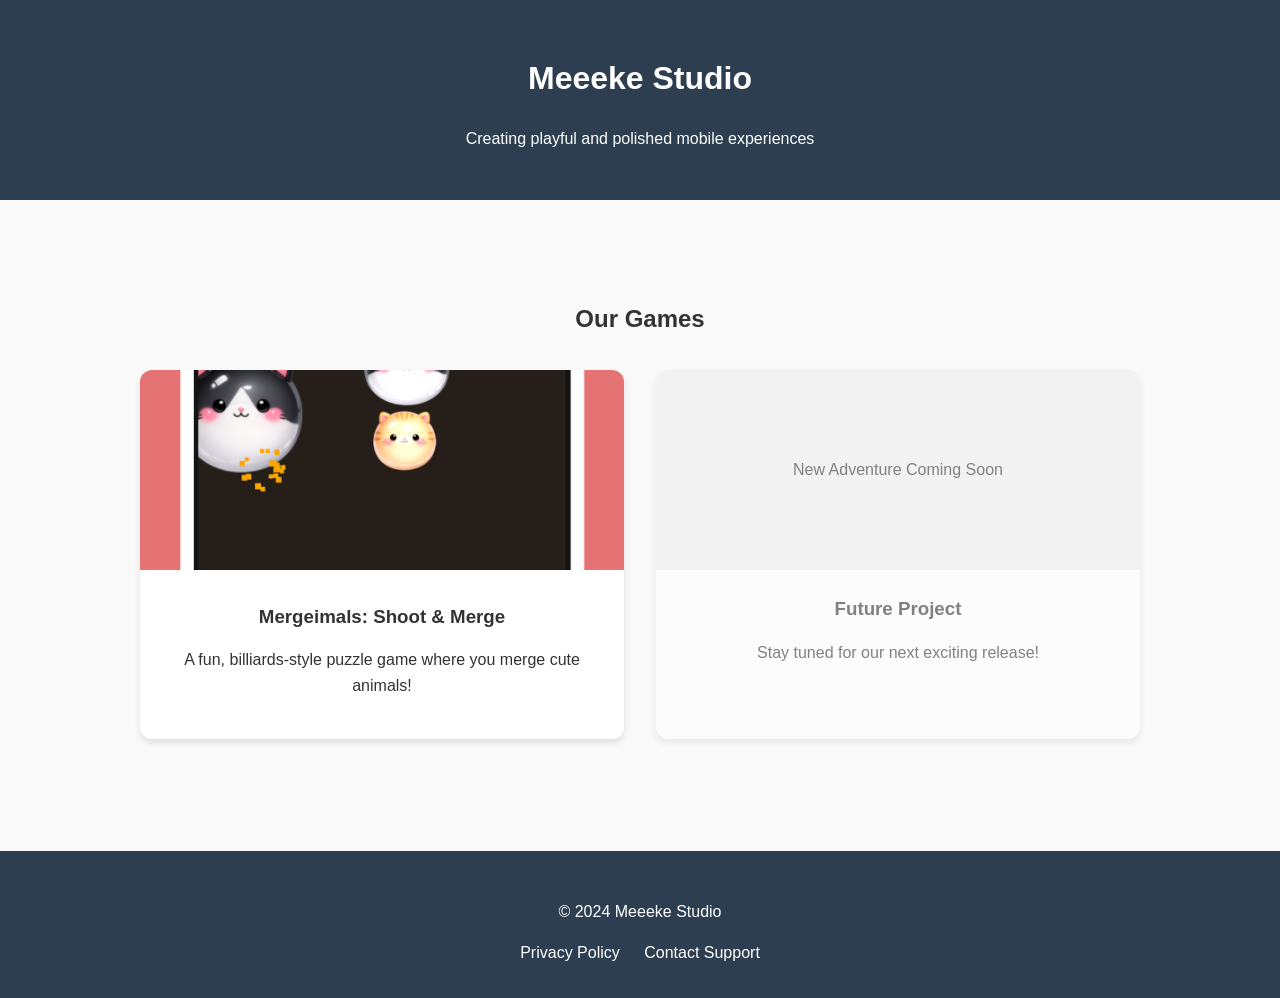
==== index.html @ 1669c6eb "initial commit" ====
<!DOCTYPE html>
<html lang="en">
<head>
    <meta charset="UTF-8">
    <meta name="viewport" content="width=device-width, initial-scale=1.0">
    <title>Meeeke Studio | Mobile Games</title>
    <link rel="stylesheet" href="css/style.css">
</head>
<body>
    <header>
        <h1>Meeeke Studio</h1>
        <p>Creating playful and polished mobile experiences</p>
    </header>

    <div class="container">
        <section class="hero">
            <h2>Our Games</h2>
            <div class="app-grid">
                <!-- Mergeimals Card -->
                <a href="apps/mergeimals/index.html" class="app-card">
                    <img src="images/final_1_red.png" alt="Mergeimals">
                    <div class="app-card-content">
                        <h3>Mergeimals: Shoot & Merge</h3>
                        <p>A fun, billiards-style puzzle game where you merge cute animals!</p>
                    </div>
                </a>

                <!-- Placeholder for future games -->
                <div class="app-card" style="opacity: 0.6; cursor: default;">
                    <div style="height: 200px; background: #eee; display: flex; align-items: center; justify-content: center;">
                        <span>New Adventure Coming Soon</span>
                    </div>
                    <div class="app-card-content">
                        <h3>Future Project</h3>
                        <p>Stay tuned for our next exciting release!</p>
                    </div>
                </div>
            </div>
        </section>
    </div>

    <footer>
        <p>&copy; 2024 Meeeke Studio</p>
        <div class="nav-links">
            <a href="privacy/index.html">Privacy Policy</a>
            <a href="mailto:meeekestudio@gmail.com">Contact Support</a>
        </div>
    </footer>
</body>
</html>
---- css/style.css ----
:root {
    --primary-color: #4a90e2;
    --accent-color: #f39c12;
    --text-color: #333;
    --bg-color: #f9f9f9;
    --card-bg: #fff;
}

body {
    font-family: 'Segoe UI', Tahoma, Geneva, Verdana, sans-serif;
    line-height: 1.6;
    color: var(--text-color);
    background-color: var(--bg-color);
    margin: 0;
    padding: 0;
}

header {
    background: #2c3e50;
    color: #fff;
    padding: 2rem 1rem;
    text-align: center;
}

.container {
    max-width: 1000px;
    margin: 2rem auto;
    padding: 0 1rem;
}

.hero {
    text-align: center;
    padding: 3rem 0;
}

.app-grid {
    display: grid;
    grid-template-columns: repeat(auto-fit, minmax(300px, 1fr));
    gap: 2rem;
    margin-top: 2rem;
}

.app-card {
    background: var(--card-bg);
    border-radius: 12px;
    box-shadow: 0 4px 6px rgba(0,0,0,0.1);
    overflow: hidden;
    transition: transform 0.3s ease;
    text-decoration: none;
    color: inherit;
}

.app-card:hover {
    transform: translateY(-5px);
}

.app-card img {
    width: 100%;
    height: 200px;
    object-fit: cover;
}

.app-card-content {
    padding: 1.5rem;
}

.app-card h3 {
    margin: 0 0 0.5rem 0;
}

footer {
    text-align: center;
    padding: 2rem;
    background: #2c3e50;
    color: #fff;
    margin-top: 4rem;
}

.nav-links {
    margin-top: 1rem;
}

.nav-links a {
    color: #fff;
    margin: 0 10px;
    text-decoration: none;
}

.privacy-section {
    background: white;
    padding: 2rem;
    border-radius: 8px;
}
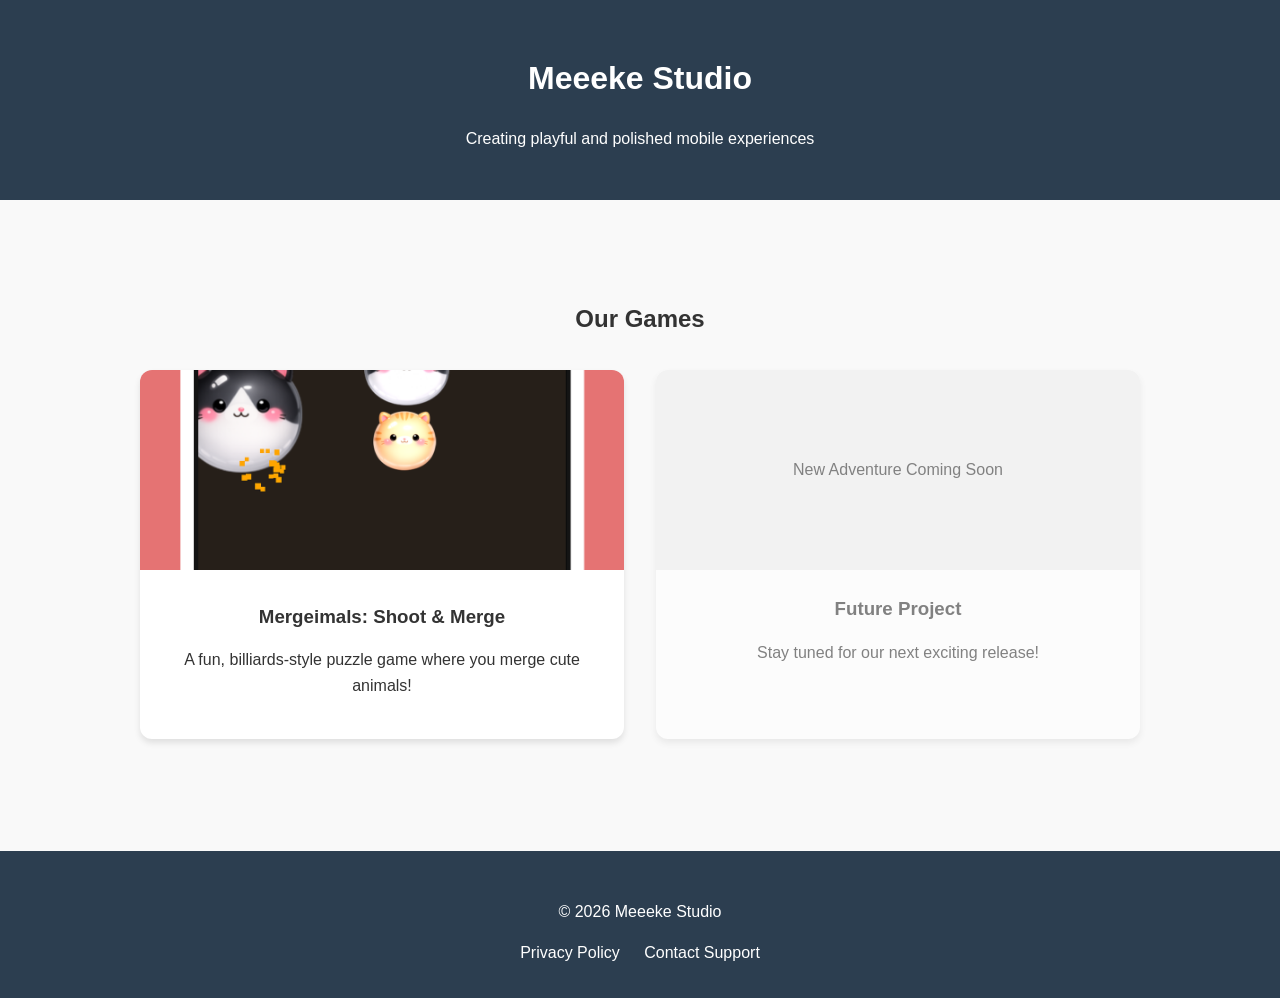
==== commit 771052ba: "update hardcode to variable" ====
--- a/index.html
+++ b/index.html
@@ -5,6 +5,7 @@
     <meta name="viewport" content="width=device-width, initial-scale=1.0">
     <title>Meeeke Studio | Mobile Games</title>
     <link rel="stylesheet" href="css/style.css">
+    <script src="js/config.js"></script>
 </head>
 <body>
     <header>
@@ -40,10 +41,10 @@
     </div>
 
     <footer>
-        <p>&copy; 2024 Meeeke Studio</p>
+        <p>&copy; <span class="current-year">2024</span> Meeeke Studio</p>
         <div class="nav-links">
             <a href="privacy/index.html">Privacy Policy</a>
-            <a href="mailto:meeekestudio@gmail.com">Contact Support</a>
+            <a href="mailto:meeekestudio@gmail.com" class="contact-email">Contact Support</a>
         </div>
     </footer>
 </body>
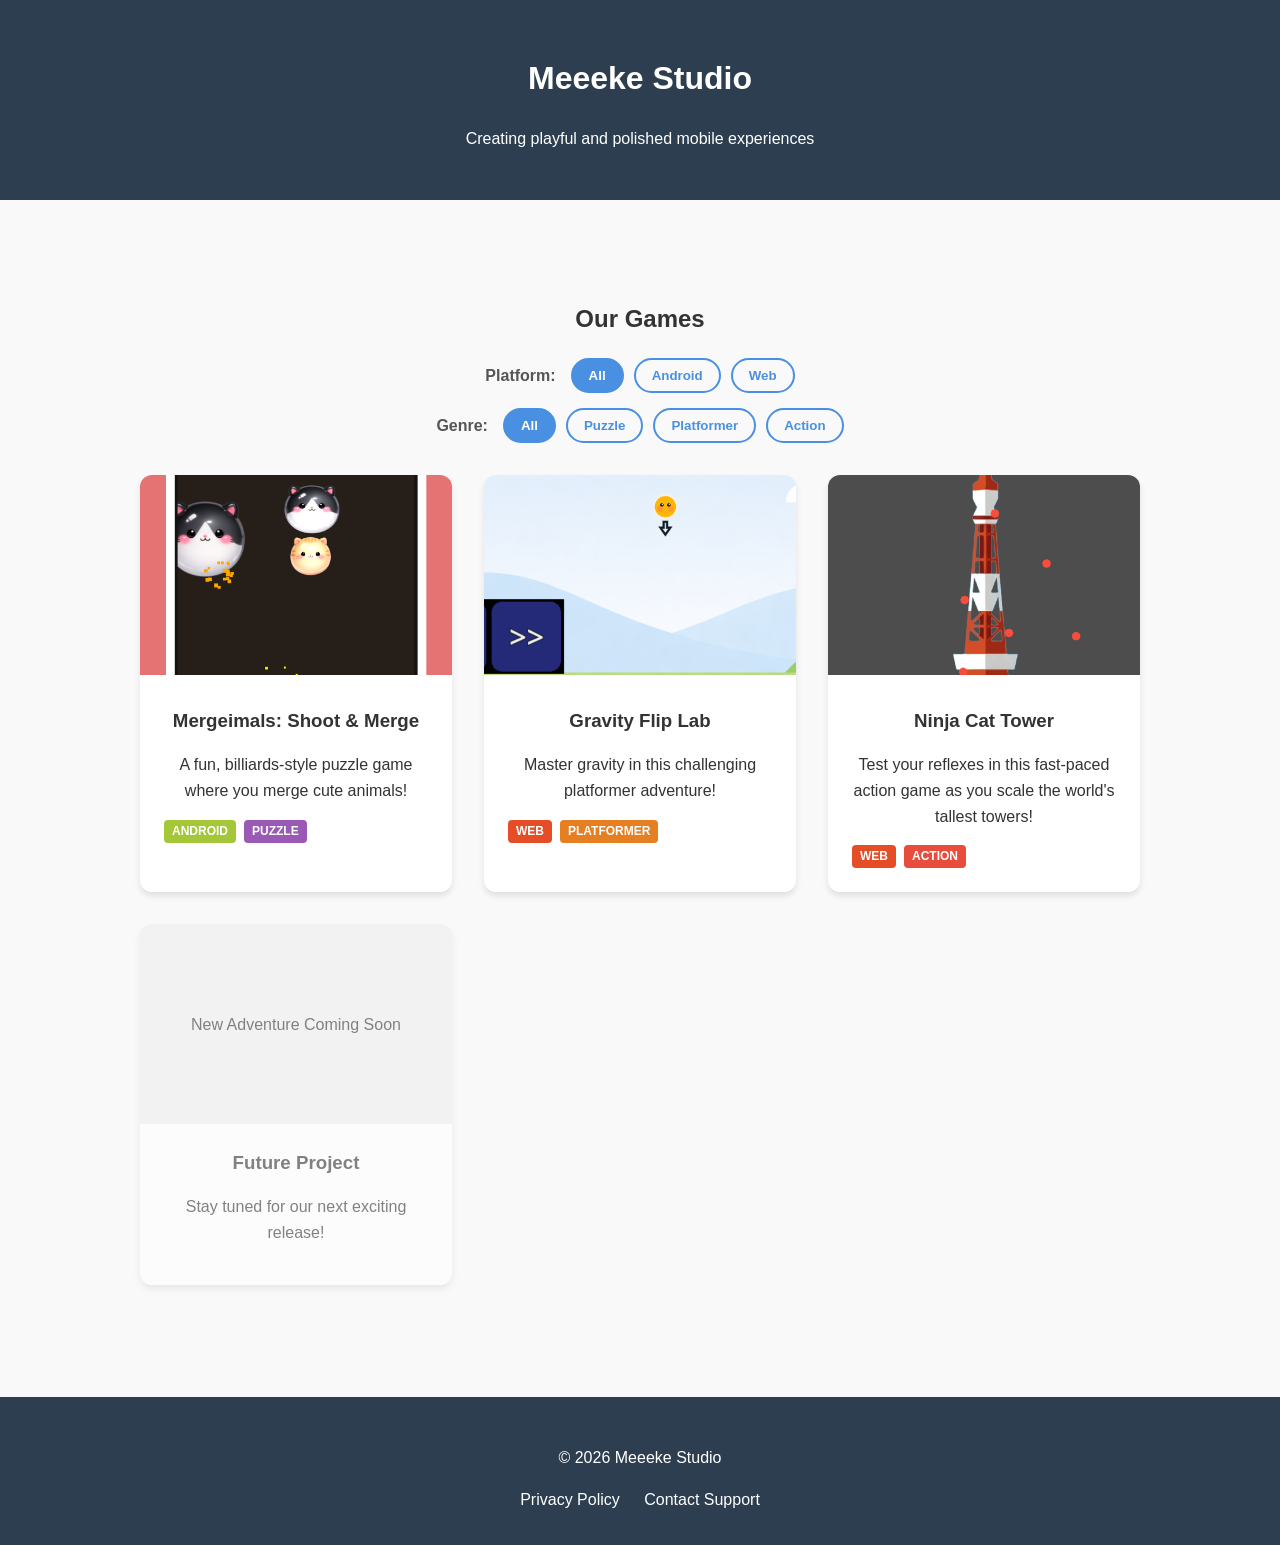
==== commit 429a300a: "feat: implement dual-filter system, rename Climbing to Ninja Cat Tower, and centralize app names in " ====
--- a/index.html
+++ b/index.html
@@ -16,18 +16,65 @@
     <div class="container">
         <section class="hero">
             <h2>Our Games</h2>
+            
+            <div class="filters">
+                <div class="filter-group" id="platform-filters">
+                    <span class="filter-label">Platform:</span>
+                    <button class="filter-btn active" data-platform="all">All</button>
+                    <button class="filter-btn" data-platform="android">Android</button>
+                    <button class="filter-btn" data-platform="web">Web</button>
+                </div>
+                <div class="filter-group" id="genre-filters">
+                    <span class="filter-label">Genre:</span>
+                    <button class="filter-btn active" data-genre="all">All</button>
+                    <button class="filter-btn" data-genre="puzzle">Puzzle</button>
+                    <button class="filter-btn" data-genre="platformer">Platformer</button>
+                    <button class="filter-btn" data-genre="action">Action</button>
+                </div>
+            </div>
+
             <div class="app-grid">
                 <!-- Mergeimals Card -->
-                <a href="apps/mergeimals/index.html" class="app-card">
-                    <img src="images/final_1_red.png" alt="Mergeimals">
+                <a href="apps/mergeimals/index.html" class="app-card" data-platform="android" data-genre="puzzle">
+                    <img src="images/mergeimals/promo01.png" alt="Mergeimals" data-app-name="mergeimals">
                     <div class="app-card-content">
-                        <h3>Mergeimals: Shoot & Merge</h3>
+                        <h3 data-app-name="mergeimals">Mergeimals: Shoot & Merge</h3>
                         <p>A fun, billiards-style puzzle game where you merge cute animals!</p>
+                        <div class="tags">
+                            <span class="tag android">Android</span>
+                            <span class="tag puzzle">Puzzle</span>
+                        </div>
+                    </div>
+                </a>
+
+                <!-- Gravity Flip Card -->
+                <a href="apps/gravityflip/index.html" class="app-card" data-platform="web" data-genre="platformer">
+                    <img src="images/gravityflip/promo01.png" alt="Gravity Flip" data-app-name="gravityflip">
+                    <div class="app-card-content">
+                        <h3 data-app-name="gravityflip">Gravity Flip</h3>
+                        <p>Master gravity in this challenging platformer adventure!</p>
+                        <div class="tags">
+                            <span class="tag web">Web</span>
+                            <span class="tag platformer">Platformer</span>
+                        </div>
+                    </div>
+                </a>
+
+                <!-- Ninja Cat Tower Card -->
+                <a href="apps/climbing/index.html" class="app-card" data-platform="web" data-genre="action">
+                    <img src="images/climbing/promo01.png" alt="Ninja Cat Tower" data-app-name="climbing">
+                    <div class="app-card-content">
+                        <h3 data-app-name="climbing">Ninja Cat Tower</h3>
+                        <p>Test your reflexes in this fast-paced action game as you scale the world's tallest towers!</p>
+                        <div class="tags">
+                            <span class="tag web">Web</span>
+                            <span class="tag action">Action</span>
+                        </div>
                     </div>
                 </a>
 
                 <!-- Placeholder for future games -->
-                <div class="app-card" style="opacity: 0.6; cursor: default;">
+                <div class="app-card" style="opacity: 0.6; cursor: default;" data-platform="" data-genre="">
                     <div style="height: 200px; background: #eee; display: flex; align-items: center; justify-content: center;">
                         <span>New Adventure Coming Soon</span>
                     </div>
@@ -47,5 +94,6 @@
             <a href="mailto:meeekestudio@gmail.com" class="contact-email">Contact Support</a>
         </div>
     </footer>
+    <script src="js/filters.js"></script>
 </body>
 </html>
--- a/css/style.css
+++ b/css/style.css
@@ -68,6 +68,73 @@
     margin: 0 0 0.5rem 0;
 }
 
+/* Filters */
+.filters {
+    display: flex;
+    flex-direction: column;
+    align-items: center;
+    gap: 15px;
+    margin-bottom: 2rem;
+}
+
+.filter-group {
+    display: flex;
+    justify-content: center;
+    align-items: center;
+    gap: 10px;
+    flex-wrap: wrap;
+}
+
+.filter-label {
+    font-weight: 600;
+    color: #555;
+    margin-right: 5px;
+}
+
+.filter-btn {
+    padding: 8px 16px;
+    border: 2px solid var(--primary-color);
+    background: transparent;
+    color: var(--primary-color);
+    border-radius: 20px;
+    cursor: pointer;
+    font-weight: 600;
+    transition: all 0.3s ease;
+}
+
+.filter-btn:hover, .filter-btn.active {
+    background: var(--primary-color);
+    color: #fff;
+}
+
+/* Tags */
+.tags {
+    display: flex;
+    gap: 8px;
+    margin-top: 10px;
+    flex-wrap: wrap;
+}
+
+.tag {
+    font-size: 0.75rem;
+    padding: 2px 8px;
+    border-radius: 4px;
+    background: #eee;
+    color: #666;
+    text-transform: uppercase;
+    font-weight: bold;
+}
+
+.tag.android { background: #a4c639; color: #fff; }
+.tag.web { background: #e44d26; color: #fff; }
+.tag.puzzle { background: #9b59b6; color: #fff; }
+.tag.platformer { background: #e67e22; color: #fff; }
+.tag.action { background: #e74c3c; color: #fff; }
+
+.app-card.hidden {
+    display: none;
+}
+
 footer {
     text-align: center;
     padding: 2rem;
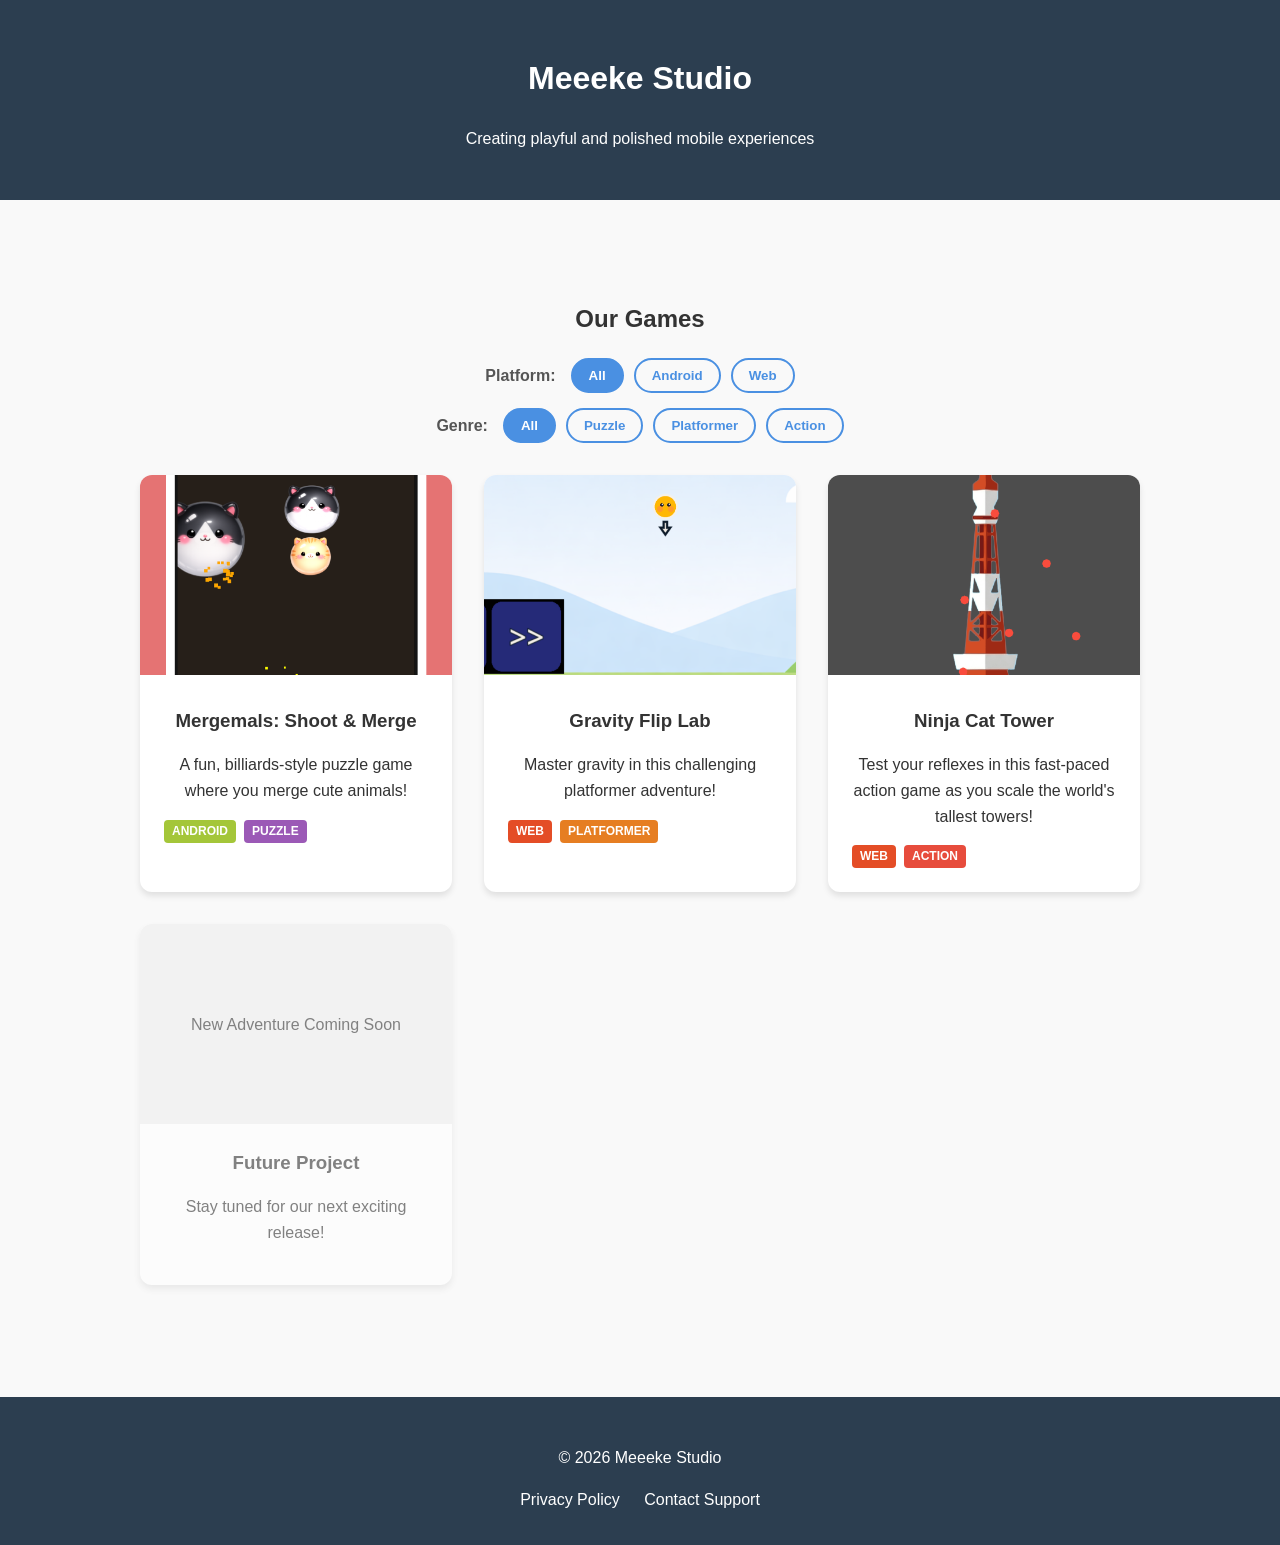
==== commit 9a0667cd: "chore: rename Mergeimals to Mergemals, update links to Itch.io, and add gameplay video" ====
--- a/index.html
+++ b/index.html
@@ -34,11 +34,11 @@
             </div>
 
             <div class="app-grid">
-                <!-- Mergeimals Card -->
-                <a href="apps/mergeimals/index.html" class="app-card" data-platform="android" data-genre="puzzle">
-                    <img src="images/mergeimals/promo01.png" alt="Mergeimals" data-app-name="mergeimals">
+                <!-- Mergemals Card -->
+                <a href="apps/mergemals/index.html" class="app-card" data-platform="android" data-genre="puzzle">
+                    <img src="images/mergemals/promo01.png" alt="Mergemals" data-app-name="mergemals">
                     <div class="app-card-content">
-                        <h3 data-app-name="mergeimals">Mergeimals: Shoot & Merge</h3>
+                        <h3 data-app-name="mergemals">Mergemals: Shoot & Merge</h3>
                         <p>A fun, billiards-style puzzle game where you merge cute animals!</p>
                         <div class="tags">
                             <span class="tag android">Android</span>
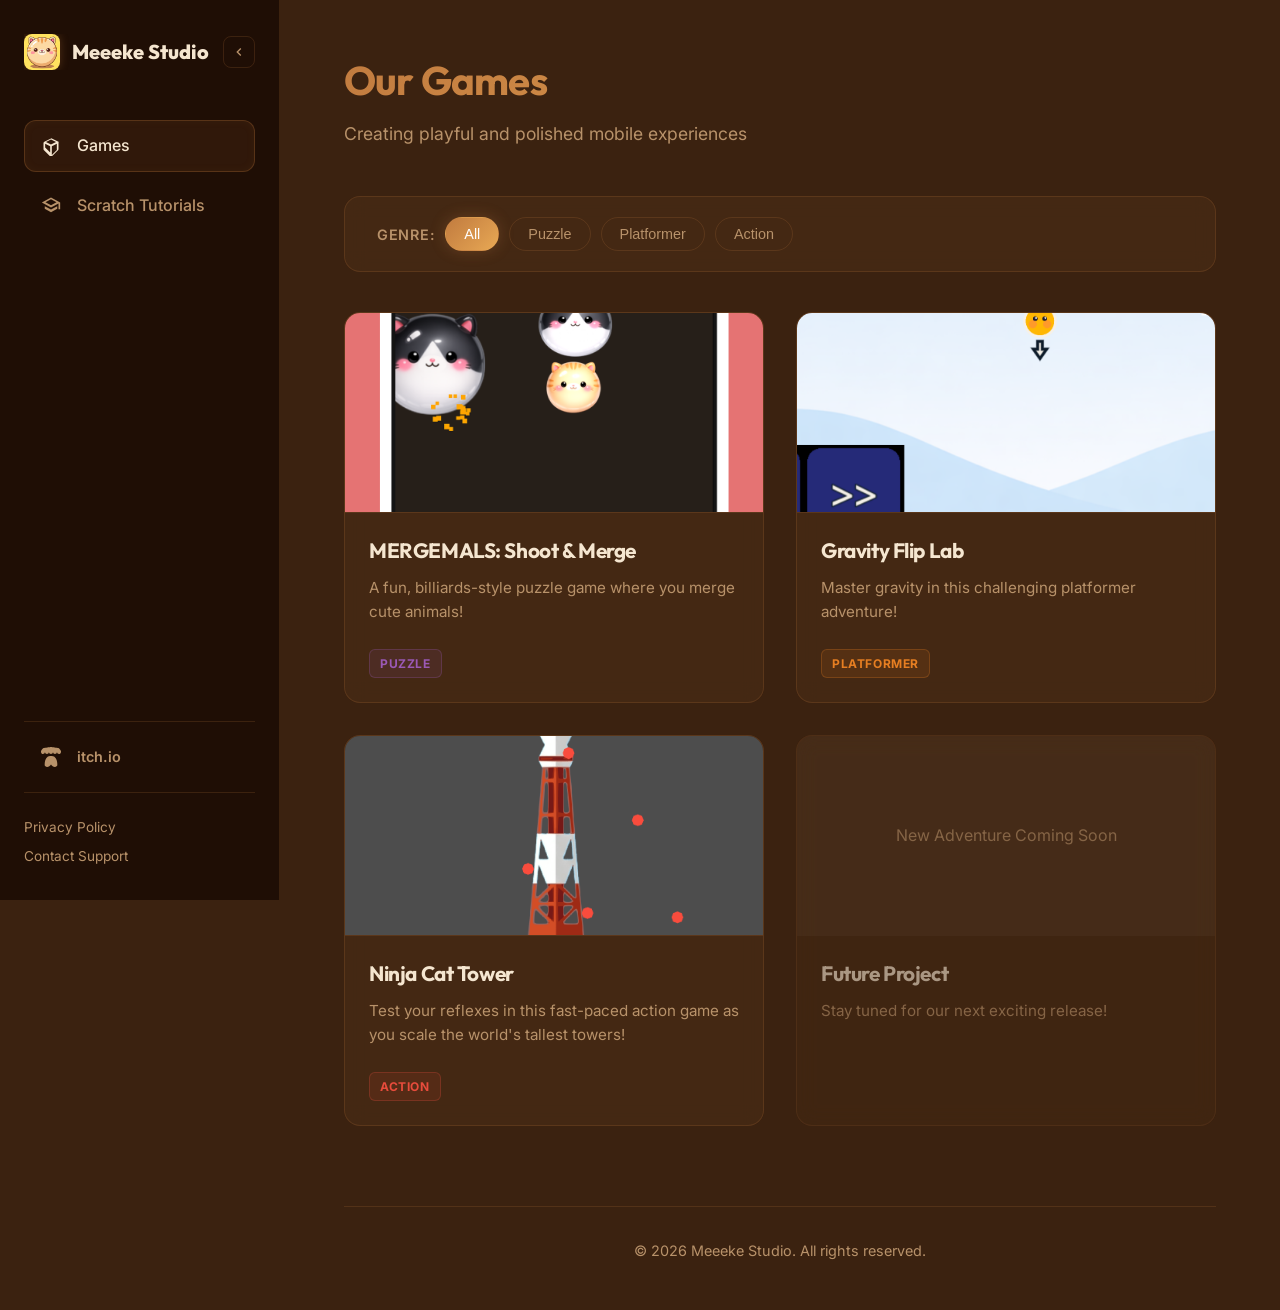
==== commit b97fe841: "Update site: MERGEMALS rename, tutorial filters (Easy/Middle/Hard), coffee theme, itch.io sidebar li" ====
--- a/index.html
+++ b/index.html
@@ -3,97 +3,257 @@
 <head>
     <meta charset="UTF-8">
     <meta name="viewport" content="width=device-width, initial-scale=1.0">
-    <title>Meeeke Studio | Mobile Games</title>
+    <meta name="description" content="Meeeke Studio portfolio of playful, polished mobile games and interactive Scratch game development tutorials.">
+    <title>Meeeke Studio | Games & Tutorials</title>
     <link rel="stylesheet" href="css/style.css">
     <script src="js/config.js"></script>
 </head>
 <body>
-    <header>
-        <h1>Meeeke Studio</h1>
-        <p>Creating playful and polished mobile experiences</p>
-    </header>
-
-    <div class="container">
-        <section class="hero">
-            <h2>Our Games</h2>
+    <div class="app-layout">
+        <!-- Sidebar Navigation -->
+        <nav class="sidebar" id="app-sidebar">
+            <div class="sidebar-header">
+                <a href="#" class="brand">
+                    <img src="icon.png" alt="Meeeke Studio Logo" class="brand-logo-img">
+                    <span class="brand-name">Meeeke Studio</span>
+                </a>
+                <button class="sidebar-toggle" id="sidebar-toggle" aria-label="Collapse Navigation Menu">
+                    <!-- Chevron Left SVG -->
+                    <svg viewBox="0 0 24 24" xmlns="http://www.w3.org/2000/svg">
+                        <path d="M15.41 7.41L14 6l-6 6 6 6 1.41-1.41L10.83 12z"/>
+                    </svg>
+                </button>
+            </div>
+
+            <div class="sidebar-nav">
+                <a class="nav-item active" id="nav-games" data-view="games-view">
+                    <!-- Games Icon -->
+                    <svg viewBox="0 0 24 24" xmlns="http://www.w3.org/2000/svg">
+                        <path d="M21.58 7.47c-.13-.25-.33-.46-.58-.58l-8-4a1.002 1.002 0 0 0-.99 0l-8 4c-.26.13-.46.33-.58.58A.996.996 0 0 0 3 8v8c0 .27.11.53.3.71l8 8c.18.18.43.29.7.29s.52-.11.71-.29l8-8c.18-.18.29-.44.29-.71V8c0-.2-.06-.39-.12-.53ZM12 4.14l6.03 3.01L12 10.16 5.97 7.15 12 4.14ZM5 9.4l6 3v7.3l-6-6V9.4Zm8 10.3v-7.3l6-3v7.3l-6 6Z"/>
+                    </svg>
+                    <span class="nav-item-text">Games</span>
+                </a>
+                <a class="nav-item" id="nav-tutorials" data-view="tutorials-view">
+                    <!-- Tutorials Icon -->
+                    <svg viewBox="0 0 24 24" xmlns="http://www.w3.org/2000/svg">
+                        <path d="M12 3L1 9l11 6 9-4.91V17h2V9L12 3Zm0 14.54l-7.5-4.09v3.18L12 20.73l7.5-4.09v-3.18L12 17.54ZM12 12.3 5.4 8.7 12 5.1l6.6 3.6-6.6 3.6Z"/>
+                    </svg>
+                    <span class="nav-item-text">Scratch Tutorials</span>
+                </a>
+            </div>
+
+            <!-- Social Links -->
+            <div class="sidebar-social">
+                <a href="https://meeeke.itch.io/" target="_blank" rel="noopener noreferrer" class="social-link-item" aria-label="Visit Meeeke Studio on itch.io">
+                    <!-- itch.io icon -->
+                    <svg viewBox="0 0 24 24" xmlns="http://www.w3.org/2000/svg">
+                        <path d="M3.13 1.338C2.08 1.96.02 4.328 0 4.95v1.03c0 1.303 1.22 2.45 2.325 2.45 1.33 0 2.436-1.102 2.436-2.41 0 1.308 1.07 2.41 2.4 2.41 1.328 0 2.362-1.102 2.362-2.41 0 1.308 1.104 2.41 2.432 2.41h.024c1.328 0 2.432-1.102 2.432-2.41 0 1.308 1.034 2.41 2.363 2.41 1.33 0 2.4-1.102 2.4-2.41 0 1.308 1.105 2.41 2.435 2.41C22.78 8.43 24 7.282 24 5.98V4.95c-.02-.622-2.08-2.99-3.13-3.612C19.948 1.002 13.005 0 12 0 10.995 0 4.052 1.002 3.13 1.338zm7.864 9.445c-1.08.01-2.25.355-3.072.961-2.858 2.072-3.514 6.02-3.514 9.642 0 .195.003.386.009.573C4.43 22.48 5.81 24 7.3 24c2.045 0 3.532-1.315 4.7-2.963C13.168 22.685 14.655 24 16.7 24c1.49 0 2.87-1.52 2.883-2.04.006-.188.009-.38.009-.575 0-3.622-.657-7.57-3.515-9.642-.93-.674-2.2-1-3.355-.96h-.728z"/>
+                    </svg>
+                    <span class="nav-item-text">itch.io</span>
+                </a>
+            </div>
+
+            <div class="sidebar-footer">
+                <a href="privacy/index.html">Privacy Policy</a>
+                <a href="mailto:meeekestudio@gmail.com" class="contact-email">Contact Support</a>
+            </div>
+        </nav>
+
+        <!-- Main Content Area -->
+        <main class="main-content">
             
-            <div class="filters">
-                <div class="filter-group" id="platform-filters">
-                    <span class="filter-label">Platform:</span>
-                    <button class="filter-btn active" data-platform="all">All</button>
-                    <button class="filter-btn" data-platform="android">Android</button>
-                    <button class="filter-btn" data-platform="web">Web</button>
-                </div>
-                <div class="filter-group" id="genre-filters">
-                    <span class="filter-label">Genre:</span>
-                    <button class="filter-btn active" data-genre="all">All</button>
-                    <button class="filter-btn" data-genre="puzzle">Puzzle</button>
-                    <button class="filter-btn" data-genre="platformer">Platformer</button>
-                    <button class="filter-btn" data-genre="action">Action</button>
-                </div>
-            </div>
-
-            <div class="app-grid">
-                <!-- Mergemals Card -->
-                <a href="apps/mergemals/index.html" class="app-card" data-platform="android" data-genre="puzzle">
-                    <img src="images/mergemals/promo01.png" alt="Mergemals" data-app-name="mergemals">
-                    <div class="app-card-content">
-                        <h3 data-app-name="mergemals">Mergemals: Shoot & Merge</h3>
-                        <p>A fun, billiards-style puzzle game where you merge cute animals!</p>
-                        <div class="tags">
-                            <span class="tag android">Android</span>
-                            <span class="tag puzzle">Puzzle</span>
-                        </div>
-                    </div>
-                </a>
-
-                <!-- Gravity Flip Card -->
-                <a href="apps/gravityflip/index.html" class="app-card" data-platform="web" data-genre="platformer">
-                    <img src="images/gravityflip/promo01.png" alt="Gravity Flip" data-app-name="gravityflip">
-                    <div class="app-card-content">
-                        <h3 data-app-name="gravityflip">Gravity Flip</h3>
-                        <p>Master gravity in this challenging platformer adventure!</p>
-                        <div class="tags">
-                            <span class="tag web">Web</span>
-                            <span class="tag platformer">Platformer</span>
-                        </div>
-                    </div>
-                </a>
-
-                <!-- Ninja Cat Tower Card -->
-                <a href="apps/climbing/index.html" class="app-card" data-platform="web" data-genre="action">
-                    <img src="images/climbing/promo01.png" alt="Ninja Cat Tower" data-app-name="climbing">
-                    <div class="app-card-content">
-                        <h3 data-app-name="climbing">Ninja Cat Tower</h3>
-                        <p>Test your reflexes in this fast-paced action game as you scale the world's tallest towers!</p>
-                        <div class="tags">
-                            <span class="tag web">Web</span>
-                            <span class="tag action">Action</span>
-                        </div>
-                    </div>
-                </a>
-
-                <!-- Placeholder for future games -->
-                <div class="app-card" style="opacity: 0.6; cursor: default;" data-platform="" data-genre="">
-                    <div style="height: 200px; background: #eee; display: flex; align-items: center; justify-content: center;">
-                        <span>New Adventure Coming Soon</span>
-                    </div>
-                    <div class="app-card-content">
-                        <h3>Future Project</h3>
-                        <p>Stay tuned for our next exciting release!</p>
-                    </div>
-                </div>
-            </div>
-        </section>
+            <!-- GAMES VIEW (Default) -->
+            <div class="content-view" id="games-view">
+                <section class="hero">
+                    <h2>Our Games</h2>
+                    <p class="hero-subtitle">Creating playful and polished mobile experiences</p>
+                </section>
+                
+                <section class="filters-section">
+                    <div class="filters">
+                        <div class="filter-group" id="genre-filters">
+                            <span class="filter-label">Genre:</span>
+                            <button class="filter-btn active" data-genre="all">All</button>
+                            <button class="filter-btn" data-genre="puzzle">Puzzle</button>
+                            <button class="filter-btn" data-genre="platformer">Platformer</button>
+                            <button class="filter-btn" data-genre="action">Action</button>
+                        </div>
+                    </div>
+                </section>
+
+                <section class="games-grid-section">
+                    <div class="app-grid">
+                        <!-- MERGEMALS Card -->
+                        <a href="apps/mergemals/index.html" class="app-card" data-platform="android" data-genre="puzzle" id="game-card-mergemals">
+                            <img src="images/mergemals/promo01.png" alt="MERGEMALS: Shoot & Merge" data-app-name="mergemals">
+                            <div class="app-card-content">
+                                <h3 data-app-name="mergemals">MERGEMALS: Shoot & Merge</h3>
+                                <p>A fun, billiards-style puzzle game where you merge cute animals!</p>
+                                <div class="tags">
+                                    <span class="tag puzzle">Puzzle</span>
+                                </div>
+                            </div>
+                        </a>
+
+                        <!-- Gravity Flip Card -->
+                        <a href="apps/gravityflip/index.html" class="app-card" data-platform="web" data-genre="platformer" id="game-card-gravityflip">
+                            <img src="images/gravityflip/promo01.png" alt="Gravity Flip" data-app-name="gravityflip">
+                            <div class="app-card-content">
+                                <h3 data-app-name="gravityflip">Gravity Flip</h3>
+                                <p>Master gravity in this challenging platformer adventure!</p>
+                                <div class="tags">
+                                    <span class="tag platformer">Platformer</span>
+                                </div>
+                            </div>
+                        </a>
+
+                        <!-- Ninja Cat Tower Card -->
+                        <a href="apps/climbing/index.html" class="app-card" data-platform="web" data-genre="action" id="game-card-climbing">
+                            <img src="images/climbing/promo01.png" alt="Ninja Cat Tower" data-app-name="climbing">
+                            <div class="app-card-content">
+                                <h3 data-app-name="climbing">Ninja Cat Tower</h3>
+                                <p>Test your reflexes in this fast-paced action game as you scale the world's tallest towers!</p>
+                                <div class="tags">
+                                    <span class="tag action">Action</span>
+                                </div>
+                            </div>
+                        </a>
+
+                        <!-- Placeholder for future games -->
+                        <div class="app-card" style="opacity: 0.6; cursor: default;" data-platform="" data-genre="" id="game-card-placeholder">
+                            <div style="height: 200px; background: rgba(255, 255, 255, 0.05); display: flex; align-items: center; justify-content: center;">
+                                <span style="color: var(--text-secondary);">New Adventure Coming Soon</span>
+                            </div>
+                            <div class="app-card-content">
+                                <h3>Future Project</h3>
+                                <p>Stay tuned for our next exciting release!</p>
+                            </div>
+                        </div>
+                    </div>
+                </section>
+
+                <footer class="content-footer">
+                    <p>&copy; <span class="current-year">2026</span> Meeeke Studio. All rights reserved.</p>
+                </footer>
+            </div>
+
+            <!-- SCRATCH TUTORIALS VIEW -->
+            <div class="content-view hidden" id="tutorials-view">
+                <section class="hero">
+                    <h2>Scratch Tutorials</h2>
+                    <p class="hero-subtitle">Learn game development techniques with Scratch YouTube guides!</p>
+                </section>
+
+                <section class="filters-section">
+                    <div class="filters">
+                        <div class="filter-group" id="tutorial-genre-filters">
+                            <span class="filter-label">Genre:</span>
+                            <button class="filter-btn active" data-genre="all">All</button>
+                            <button class="filter-btn" data-genre="platformer">Platformer</button>
+                            <button class="filter-btn" data-genre="puzzle">Puzzle</button>
+                            <button class="filter-btn" data-genre="action">Action</button>
+                            <button class="filter-btn" data-genre="life">Life</button>
+                        </div>
+                        <div class="filter-group" id="tutorial-level-filters">
+                            <span class="filter-label">Level:</span>
+                            <button class="filter-btn active" data-level="all">All</button>
+                            <button class="filter-btn" data-level="easy">Easy</button>
+                            <button class="filter-btn" data-level="middle">Middle</button>
+                            <button class="filter-btn" data-level="hard">Hard</button>
+                        </div>
+                    </div>
+                </section>
+
+                <section class="tutorials-grid-section">
+                    <div class="tutorial-grid">
+                        <!-- Side-Scroller Platformer Card -->
+                        <div class="video-card" id="tutorial-card-mario" data-genre="platformer" data-level="easy,hard">
+                            <div class="video-wrapper">
+                                <iframe src="https://www.youtube.com/embed/pmoCcmQekyw" title="Scratch Tutorial: Mario-style Platformer" allow="accelerometer; autoplay; clipboard-write; encrypted-media; gyroscope; picture-in-picture; web-share" allowfullscreen></iframe>
+                            </div>
+                            <div class="video-card-content">
+                                <h3>Mario-style Platformer Guide</h3>
+                                <p>Build a classic side-scrolling platformer with smooth movement, jump physics, animations, and level design.</p>
+                                <div class="tags">
+                                    <span class="tag platformer">Platformer</span>
+                                    <span class="tag easy">Easy</span>
+                                    <span class="tag hard">Hard</span>
+                                </div>
+                            </div>
+                        </div>
+
+                        <!-- Fruit Drop Puzzle Card -->
+                        <div class="video-card" id="tutorial-card-suika" data-genre="puzzle" data-level="easy,hard">
+                            <div class="video-wrapper">
+                                <iframe src="https://www.youtube.com/embed/MfsgNoToi2I" title="Scratch Tutorial: Suika-style Puzzle Game" allow="accelerometer; autoplay; clipboard-write; encrypted-media; gyroscope; picture-in-picture; web-share" allowfullscreen></iframe>
+                            </div>
+                            <div class="video-card-content">
+                                <h3>Suika-style Physics Puzzle</h3>
+                                <p>Create a fruit-drop puzzle game. Implement custom gravity, drop/collision physics, and fruit merging mechanics.</p>
+                                <div class="tags">
+                                    <span class="tag puzzle">Puzzle</span>
+                                    <span class="tag easy">Easy</span>
+                                    <span class="tag hard">Hard</span>
+                                </div>
+                            </div>
+                        </div>
+
+                        <!-- Gravity Flip Card -->
+                        <div class="video-card" id="tutorial-card-gravity-flip" data-genre="action" data-level="middle">
+                            <div class="video-wrapper">
+                                <iframe src="https://www.youtube.com/embed/YrYF0mu76I8" title="Scratch Tutorial: Gravity Flip" allow="accelerometer; autoplay; clipboard-write; encrypted-media; gyroscope; picture-in-picture; web-share" allowfullscreen></iframe>
+                            </div>
+                            <div class="video-card-content">
+                                <h3>Gravity Flip Mechanic</h3>
+                                <p>Master gravity manipulation. Design challenges, obstacle courses, and camera scrolling triggered by flipping gravity upside down.</p>
+                                <div class="tags">
+                                    <span class="tag action">Action</span>
+                                    <span class="tag middle">Middle</span>
+                                </div>
+                            </div>
+                        </div>
+
+                        <!-- Horror Game Card -->
+                        <div class="video-card" id="tutorial-card-horror" data-genre="action" data-level="middle">
+                            <div class="video-wrapper">
+                                <iframe src="https://www.youtube.com/embed/KrRX9wOL5KQ" title="Scratch Tutorial: Horror Game" allow="accelerometer; autoplay; clipboard-write; encrypted-media; gyroscope; picture-in-picture; web-share" allowfullscreen></iframe>
+                            </div>
+                            <div class="video-card-content">
+                                <h3>Atmospheric Horror Game</h3>
+                                <p>Create immersive, spooky environments. Program custom lighting / flashlight cone effects, jumpscare triggers, and creepy AI paths.</p>
+                                <div class="tags">
+                                    <span class="tag action">Action</span>
+                                    <span class="tag middle">Middle</span>
+                                </div>
+                            </div>
+                        </div>
+
+                        <!-- Dress-Up Card -->
+                        <div class="video-card" id="tutorial-card-dressup" data-genre="life" data-level="easy">
+                            <div class="video-wrapper">
+                                <iframe src="https://www.youtube.com/embed/4iGPxGoQK6A" title="Scratch Tutorial: Dress-Up Game" allow="accelerometer; autoplay; clipboard-write; encrypted-media; gyroscope; picture-in-picture; web-share" allowfullscreen></iframe>
+                            </div>
+                            <div class="video-card-content">
+                                <h3>Custom Dress-Up & UI</h3>
+                                <p>Learn drag-and-drop mechanics, costume indexing, customized UI layers, and clothing options to build a complete fashion game.</p>
+                                <div class="tags">
+                                    <span class="tag life">Life</span>
+                                    <span class="tag easy">Easy</span>
+                                </div>
+                            </div>
+                        </div>
+                    </div>
+                </section>
+
+                <footer class="content-footer">
+                    <p>&copy; <span class="current-year">2026</span> Meeeke Studio. All rights reserved.</p>
+                </footer>
+            </div>
+            
+        </main>
     </div>
-
-    <footer>
-        <p>&copy; <span class="current-year">2024</span> Meeeke Studio</p>
-        <div class="nav-links">
-            <a href="privacy/index.html">Privacy Policy</a>
-            <a href="mailto:meeekestudio@gmail.com" class="contact-email">Contact Support</a>
-        </div>
-    </footer>
+    
     <script src="js/filters.js"></script>
+    <script src="js/navigation.js"></script>
 </body>
 </html>
--- a/css/style.css
+++ b/css/style.css
@@ -1,160 +1,650 @@
+@import url('https://fonts.googleapis.com/css2?family=Inter:wght@300;400;500;600&family=Outfit:wght@400;500;600;700;800&display=swap');
+
 :root {
-    --primary-color: #4a90e2;
-    --accent-color: #f39c12;
-    --text-color: #333;
-    --bg-color: #f9f9f9;
-    --card-bg: #fff;
-}
-
-body {
-    font-family: 'Segoe UI', Tahoma, Geneva, Verdana, sans-serif;
-    line-height: 1.6;
-    color: var(--text-color);
-    background-color: var(--bg-color);
+    --bg-base: #3B2210;
+    --bg-surface: #4A2C15;
+    --sidebar-bg: rgba(30, 14, 5, 0.92);
+    --card-bg: rgba(80, 50, 25, 0.45);
+    --text-primary: #F5E6D0;
+    --text-secondary: #B8926A;
+    --accent-gradient: linear-gradient(135deg, #C17B3F 0%, #E8A854 100%);
+    --accent-color: #C17B3F;
+    --accent-color-light: #E8A854;
+    --border-color: rgba(193, 123, 63, 0.18);
+    --border-hover: rgba(193, 123, 63, 0.38);
+    --primary-glow: rgba(193, 123, 63, 0.28);
+    --sidebar-width: 280px;
+    --sidebar-collapsed-width: 80px;
+    --transition-speed: 0.3s;
+}
+
+* {
+    box-sizing: border-box;
     margin: 0;
     padding: 0;
 }
 
-header {
-    background: #2c3e50;
+body {
+    font-family: 'Inter', sans-serif;
+    background-color: var(--bg-base);
+    color: var(--text-primary);
+    line-height: 1.6;
+    overflow-x: hidden;
+}
+
+h1, h2, h3, h4, h5, h6 {
+    font-family: 'Outfit', sans-serif;
+    font-weight: 700;
+    letter-spacing: -0.02em;
+}
+
+/* App Layout Grid */
+.app-layout {
+    display: flex;
+    min-height: 100vh;
+    position: relative;
+}
+
+/* Sidebar Styling */
+.sidebar {
+    width: var(--sidebar-width);
+    background-color: var(--sidebar-bg);
+    backdrop-filter: blur(20px);
+    -webkit-backdrop-filter: blur(20px);
+    border-right: 1px solid var(--border-color);
+    display: flex;
+    flex-direction: column;
+    height: 100vh;
+    position: sticky;
+    top: 0;
+    left: 0;
+    padding: 2rem 1.5rem;
+    transition: width var(--transition-speed) cubic-bezier(0.4, 0, 0.2, 1), 
+                padding var(--transition-speed) cubic-bezier(0.4, 0, 0.2, 1);
+    z-index: 1000;
+    flex-shrink: 0;
+}
+
+/* Collapsed Sidebar */
+.sidebar.collapsed {
+    width: var(--sidebar-collapsed-width);
+    padding: 2rem 0.75rem;
+}
+
+/* Sidebar Brand Header */
+.sidebar-header {
+    display: flex;
+    align-items: center;
+    justify-content: space-between;
+    margin-bottom: 3rem;
+    position: relative;
+    height: 40px;
+}
+
+.brand {
+    display: flex;
+    align-items: center;
+    gap: 12px;
+    text-decoration: none;
+    color: var(--text-primary);
+    overflow: hidden;
+}
+
+.brand-logo-img {
+    width: 36px;
+    height: 36px;
+    object-fit: contain;
+    border-radius: 8px;
+    flex-shrink: 0;
+    box-shadow: 0 0 10px rgba(193, 123, 63, 0.3);
+}
+
+.brand-name {
+    font-size: 1.25rem;
+    font-family: 'Outfit', sans-serif;
+    font-weight: 800;
+    white-space: nowrap;
+    transition: opacity var(--transition-speed), transform var(--transition-speed);
+}
+
+.sidebar.collapsed .brand-name {
+    opacity: 0;
+    transform: translateX(-10px);
+    pointer-events: none;
+}
+
+/* Toggle Button */
+.sidebar-toggle {
+    background: transparent;
+    border: 1px solid var(--border-color);
+    border-radius: 8px;
+    width: 32px;
+    height: 32px;
+    display: flex;
+    align-items: center;
+    justify-content: center;
+    cursor: pointer;
+    color: var(--text-secondary);
+    transition: all 0.2s ease;
+}
+
+.sidebar-toggle:hover {
+    border-color: var(--border-hover);
+    color: var(--text-primary);
+    background: rgba(255, 255, 255, 0.05);
+}
+
+.sidebar-toggle svg {
+    width: 16px;
+    height: 16px;
+    fill: currentColor;
+    transition: transform var(--transition-speed);
+}
+
+.sidebar.collapsed .sidebar-toggle svg {
+    transform: rotate(180deg);
+}
+
+/* Sidebar Nav Menu */
+.sidebar-nav {
+    display: flex;
+    flex-direction: column;
+    gap: 8px;
+    flex-grow: 1;
+}
+
+.nav-item {
+    display: flex;
+    align-items: center;
+    gap: 16px;
+    padding: 12px 16px;
+    color: var(--text-secondary);
+    text-decoration: none;
+    border-radius: 12px;
+    font-weight: 500;
+    transition: all 0.2s ease;
+    cursor: pointer;
+    border: 1px solid transparent;
+}
+
+.nav-item svg {
+    width: 20px;
+    height: 20px;
+    fill: currentColor;
+    flex-shrink: 0;
+}
+
+.nav-item-text {
+    white-space: nowrap;
+    transition: opacity var(--transition-speed), transform var(--transition-speed);
+}
+
+.sidebar.collapsed .nav-item-text {
+    opacity: 0;
+    transform: translateX(-10px);
+    pointer-events: none;
+}
+
+.sidebar.collapsed .nav-item {
+    justify-content: center;
+    padding: 12px 0;
+}
+
+.nav-item:hover {
+    color: var(--text-primary);
+    background: rgba(255, 255, 255, 0.04);
+}
+
+.nav-item.active {
+    color: var(--text-primary);
+    background: rgba(193, 123, 63, 0.1);
+    border-color: rgba(193, 123, 63, 0.28);
+    box-shadow: inset 0 0 10px rgba(193, 123, 63, 0.06);
+}
+
+/* Sidebar Footer (About/Privacy Links) */
+.sidebar-footer {
+    display: flex;
+    flex-direction: column;
+    gap: 8px;
+    padding-top: 1.5rem;
+    border-top: 1px solid var(--border-color);
+}
+
+.sidebar-footer a {
+    color: var(--text-secondary);
+    text-decoration: none;
+    font-size: 0.85rem;
+    transition: color 0.2s;
+    white-space: nowrap;
+}
+
+.sidebar-footer a:hover {
+    color: var(--text-primary);
+}
+
+.sidebar.collapsed .sidebar-footer {
+    display: none;
+}
+
+/* Social Links Section */
+.sidebar-social {
+    padding: 0.75rem 0;
+    border-top: 1px solid var(--border-color);
+    margin-top: auto;
+}
+
+.social-link-item {
+    display: flex;
+    align-items: center;
+    gap: 16px;
+    padding: 10px 16px;
+    color: var(--text-secondary);
+    text-decoration: none;
+    border-radius: 12px;
+    font-weight: 600;
+    font-size: 0.9rem;
+    transition: all 0.2s ease;
+    border: 1px solid transparent;
+}
+
+.social-link-item svg {
+    width: 20px;
+    height: 20px;
+    fill: currentColor;
+    flex-shrink: 0;
+}
+
+.social-link-item:hover {
+    color: #fa5c5c;
+    background: rgba(250, 92, 92, 0.08);
+    border-color: rgba(250, 92, 92, 0.2);
+}
+
+.sidebar.collapsed .social-link-item {
+    justify-content: center;
+    padding: 10px 0;
+}
+
+@media (min-width: 769px) {
+    .sidebar.collapsed .brand-name {
+        display: none;
+    }
+    .sidebar.collapsed .nav-item-text {
+        display: none;
+    }
+    .sidebar.collapsed .sidebar-header {
+        flex-direction: column;
+        height: auto;
+        gap: 16px;
+        justify-content: center;
+    }
+}
+
+/* Main Content Container */
+.main-content {
+    flex-grow: 1;
+    min-height: 100vh;
+    padding: 3rem 4rem;
+    overflow-y: auto;
+    transition: padding var(--transition-speed) ease;
+}
+
+/* Responsive adjustment for content padding */
+@media (max-width: 1024px) {
+    .main-content {
+        padding: 2rem 2rem;
+    }
+}
+
+@media (max-width: 768px) {
+    .app-layout {
+        flex-direction: column;
+    }
+    .sidebar {
+        width: 100%;
+        height: auto;
+        position: relative;
+        padding: 1.25rem;
+    }
+    .sidebar.collapsed {
+        width: 100%;
+        padding: 1.25rem;
+    }
+    .sidebar-header {
+        margin-bottom: 1.5rem;
+    }
+    .sidebar-toggle {
+        display: none;
+    }
+    .sidebar-nav {
+        flex-direction: row;
+        justify-content: space-around;
+        border-top: 1px solid var(--border-color);
+        padding-top: 1rem;
+    }
+    .nav-item {
+        flex-direction: column;
+        gap: 4px;
+        font-size: 0.8rem;
+        padding: 8px 12px;
+    }
+    .sidebar.collapsed .nav-item-text {
+        opacity: 1;
+        transform: none;
+        pointer-events: auto;
+    }
+    .sidebar-footer {
+        display: none;
+    }
+    .main-content {
+        padding: 1.5rem;
+    }
+}
+
+/* View Sections */
+.content-view {
+    opacity: 1;
+    transform: translateY(0);
+    transition: opacity 0.3s ease, transform 0.3s ease;
+}
+
+.content-view.hidden {
+    display: none;
+    opacity: 0;
+    transform: translateY(10px);
+}
+
+/* Hero Section */
+.hero {
+    margin-bottom: 3rem;
+}
+
+.hero h2 {
+    font-size: 2.5rem;
+    background: var(--accent-gradient);
+    -webkit-background-clip: text;
+    -webkit-text-fill-color: transparent;
+    margin-bottom: 0.5rem;
+}
+
+.hero-subtitle {
+    color: var(--text-secondary);
+    font-size: 1.1rem;
+}
+
+/* Filters UI */
+.filters {
+    display: flex;
+    flex-direction: column;
+    gap: 1rem;
+    margin-bottom: 2.5rem;
+    background: var(--card-bg);
+    border: 1px solid var(--border-color);
+    padding: 1.25rem 2rem;
+    border-radius: 16px;
+    backdrop-filter: blur(10px);
+    -webkit-backdrop-filter: blur(10px);
+}
+
+.filter-group {
+    display: flex;
+    align-items: center;
+    gap: 10px;
+    flex-wrap: wrap;
+}
+
+.filter-label {
+    font-weight: 600;
+    color: var(--text-secondary);
+    font-size: 0.9rem;
+    text-transform: uppercase;
+    letter-spacing: 0.05em;
+}
+
+.filter-btn {
+    padding: 8px 18px;
+    border: 1px solid var(--border-color);
+    background: transparent;
+    color: var(--text-secondary);
+    border-radius: 30px;
+    cursor: pointer;
+    font-weight: 500;
+    font-size: 0.9rem;
+    transition: all 0.2s ease;
+}
+
+.filter-btn:hover {
+    border-color: var(--border-hover);
+    color: var(--text-primary);
+    background: rgba(255, 255, 255, 0.02);
+}
+
+.filter-btn.active {
+    background: var(--accent-gradient);
     color: #fff;
-    padding: 2rem 1rem;
-    text-align: center;
-}
-
-.container {
-    max-width: 1000px;
-    margin: 2rem auto;
-    padding: 0 1rem;
-}
-
-.hero {
-    text-align: center;
-    padding: 3rem 0;
-}
-
-.app-grid {
+    border-color: transparent;
+    box-shadow: 0 0 15px var(--primary-glow);
+}
+
+/* Cards Grid */
+.app-grid, .tutorial-grid {
     display: grid;
-    grid-template-columns: repeat(auto-fit, minmax(300px, 1fr));
+    grid-template-columns: repeat(auto-fill, minmax(320px, 1fr));
     gap: 2rem;
-    margin-top: 2rem;
-}
-
-.app-card {
+}
+
+/* App/Video Card Component */
+.app-card, .video-card {
     background: var(--card-bg);
-    border-radius: 12px;
-    box-shadow: 0 4px 6px rgba(0,0,0,0.1);
+    border: 1px solid var(--border-color);
+    border-radius: 16px;
     overflow: hidden;
-    transition: transform 0.3s ease;
+    transition: all 0.3s cubic-bezier(0.4, 0, 0.2, 1);
     text-decoration: none;
     color: inherit;
-}
-
-.app-card:hover {
-    transform: translateY(-5px);
+    display: flex;
+    flex-direction: column;
+    position: relative;
+    backdrop-filter: blur(10px);
+    -webkit-backdrop-filter: blur(10px);
+}
+
+.app-card::before, .video-card::before {
+    content: '';
+    position: absolute;
+    top: 0;
+    left: 0;
+    right: 0;
+    bottom: 0;
+    border-radius: 16px;
+    padding: 1.5px;
+    background: linear-gradient(135deg, rgba(193, 123, 63, 0.45) 0%, rgba(232, 168, 84, 0.35) 100%);
+    -webkit-mask: linear-gradient(#fff 0 0) content-box, linear-gradient(#fff 0 0);
+    -webkit-mask-composite: xor;
+    mask-composite: exclude;
+    opacity: 0;
+    transition: opacity 0.3s ease;
+}
+
+.app-card:hover, .video-card:hover {
+    transform: translateY(-6px);
+    background: rgba(80, 50, 25, 0.75);
+    border-color: transparent;
+    box-shadow: 0 12px 30px rgba(0, 0, 0, 0.35), 0 0 20px rgba(193, 123, 63, 0.15);
+}
+
+.app-card:hover::before, .video-card:hover::before {
+    opacity: 1;
 }
 
 .app-card img {
     width: 100%;
     height: 200px;
     object-fit: cover;
-}
-
-.app-card-content {
+    border-bottom: 1px solid var(--border-color);
+    transition: transform 0.5s ease;
+}
+
+.app-card:hover img {
+    transform: scale(1.03);
+}
+
+/* Card Content */
+.app-card-content, .video-card-content {
     padding: 1.5rem;
-}
-
-.app-card h3 {
-    margin: 0 0 0.5rem 0;
-}
-
-/* Filters */
-.filters {
     display: flex;
     flex-direction: column;
-    align-items: center;
-    gap: 15px;
-    margin-bottom: 2rem;
-}
-
-.filter-group {
-    display: flex;
-    justify-content: center;
-    align-items: center;
-    gap: 10px;
+    flex-grow: 1;
+}
+
+.app-card-content h3, .video-card-content h3 {
+    font-size: 1.3rem;
+    margin-bottom: 0.75rem;
+    line-height: 1.3;
+}
+
+.app-card-content p, .video-card-content p {
+    color: var(--text-secondary);
+    font-size: 0.95rem;
+    margin-bottom: 1.5rem;
+    flex-grow: 1;
+}
+
+/* Tag Badges */
+.tags {
+    display: flex;
+    gap: 8px;
     flex-wrap: wrap;
-}
-
-.filter-label {
-    font-weight: 600;
-    color: #555;
-    margin-right: 5px;
-}
-
-.filter-btn {
-    padding: 8px 16px;
-    border: 2px solid var(--primary-color);
-    background: transparent;
-    color: var(--primary-color);
-    border-radius: 20px;
-    cursor: pointer;
-    font-weight: 600;
-    transition: all 0.3s ease;
-}
-
-.filter-btn:hover, .filter-btn.active {
-    background: var(--primary-color);
-    color: #fff;
-}
-
-/* Tags */
-.tags {
-    display: flex;
-    gap: 8px;
-    margin-top: 10px;
-    flex-wrap: wrap;
+    margin-top: auto;
 }
 
 .tag {
     font-size: 0.75rem;
-    padding: 2px 8px;
-    border-radius: 4px;
-    background: #eee;
-    color: #666;
+    padding: 4px 10px;
+    border-radius: 6px;
+    background: rgba(255, 255, 255, 0.05);
+    color: var(--text-secondary);
     text-transform: uppercase;
-    font-weight: bold;
-}
-
-.tag.android { background: #a4c639; color: #fff; }
-.tag.web { background: #e44d26; color: #fff; }
-.tag.puzzle { background: #9b59b6; color: #fff; }
-.tag.platformer { background: #e67e22; color: #fff; }
-.tag.action { background: #e74c3c; color: #fff; }
+    font-weight: 700;
+    letter-spacing: 0.05em;
+    border: 1px solid rgba(255, 255, 255, 0.08);
+}
+
+.tag.android { background: rgba(164, 198, 57, 0.1); color: #a4c639; border-color: rgba(164, 198, 57, 0.25); }
+.tag.web { background: rgba(228, 77, 38, 0.1); color: #e44d26; border-color: rgba(228, 77, 38, 0.25); }
+.tag.puzzle { background: rgba(155, 89, 182, 0.1); color: #9b59b6; border-color: rgba(155, 89, 182, 0.25); }
+.tag.platformer { background: rgba(230, 126, 34, 0.1); color: #e67e22; border-color: rgba(230, 126, 34, 0.25); }
+.tag.action { background: rgba(231, 76, 60, 0.1); color: #e74c3c; border-color: rgba(231, 76, 60, 0.25); }
+.tag.life { background: rgba(236, 72, 153, 0.1); color: #ec4899; border-color: rgba(236, 72, 153, 0.25); }
+
+/* Difficulty Tags for tutorials */
+.tag.easy    { background: rgba(16, 185, 129, 0.12); color: #10b981; border-color: rgba(16, 185, 129, 0.3); }
+.tag.middle  { background: rgba(245, 158, 11, 0.12); color: #f59e0b; border-color: rgba(245, 158, 11, 0.3); }
+.tag.hard    { background: rgba(239, 68,  68, 0.12); color: #ef4444; border-color: rgba(239, 68,  68, 0.3); }
+
+/* Video Embed Styles */
+.video-wrapper {
+    position: relative;
+    padding-bottom: 56.25%; /* 16:9 Aspect Ratio */
+    height: 0;
+    overflow: hidden;
+    background: #000;
+    border-bottom: 1px solid var(--border-color);
+}
+
+.video-wrapper iframe {
+    position: absolute;
+    top: 0;
+    left: 0;
+    width: 100%;
+    height: 100%;
+    border: 0;
+}
 
 .app-card.hidden {
     display: none;
 }
 
-footer {
+.video-card.hidden {
+    display: none;
+}
+
+/* Footer Section inside content view */
+.content-footer {
+    margin-top: 5rem;
+    padding-top: 2rem;
+    border-top: 1px solid var(--border-color);
     text-align: center;
-    padding: 2rem;
-    background: #2c3e50;
-    color: #fff;
-    margin-top: 4rem;
-}
-
-.nav-links {
+    color: var(--text-secondary);
+    font-size: 0.9rem;
+}
+
+.content-footer .nav-links {
     margin-top: 1rem;
-}
-
-.nav-links a {
-    color: #fff;
-    margin: 0 10px;
+    display: flex;
+    justify-content: center;
+    gap: 20px;
+}
+
+.content-footer .nav-links a {
+    color: var(--text-secondary);
     text-decoration: none;
+    transition: color 0.2s;
+}
+
+.content-footer .nav-links a:hover {
+    color: var(--text-primary);
 }
 
 .privacy-section {
-    background: white;
-    padding: 2rem;
-    border-radius: 8px;
-}
+    background: var(--card-bg);
+    border: 1px solid var(--border-color);
+    padding: 2.5rem;
+    border-radius: 16px;
+    backdrop-filter: blur(10px);
+    -webkit-backdrop-filter: blur(10px);
+}
+
+/* Compatibility styles for standalone pages (like Privacy Policy) */
+body:not(:has(.app-layout)) header {
+    background: var(--bg-surface);
+    border-bottom: 1px solid var(--border-color);
+    padding: 3rem 1.5rem;
+    text-align: center;
+}
+
+body:not(:has(.app-layout)) header a {
+    color: var(--text-secondary);
+    text-decoration: none;
+    font-size: 0.9rem;
+    display: inline-block;
+    margin-bottom: 1rem;
+    transition: color 0.2s;
+}
+
+body:not(:has(.app-layout)) header a:hover {
+    color: var(--text-primary);
+}
+
+body:not(:has(.app-layout)) header h1 {
+    font-size: 2.2rem;
+    background: var(--accent-gradient);
+    -webkit-background-clip: text;
+    -webkit-text-fill-color: transparent;
+}
+
+body:not(:has(.app-layout)) .container {
+    max-width: 800px;
+    margin: 3rem auto;
+    padding: 0 1.5rem;
+}
+
+body:not(:has(.app-layout)) footer {
+    text-align: center;
+    padding: 2.5rem;
+    background: var(--bg-surface);
+    border-top: 1px solid var(--border-color);
+    color: var(--text-secondary);
+    margin-top: 5rem;
+}
